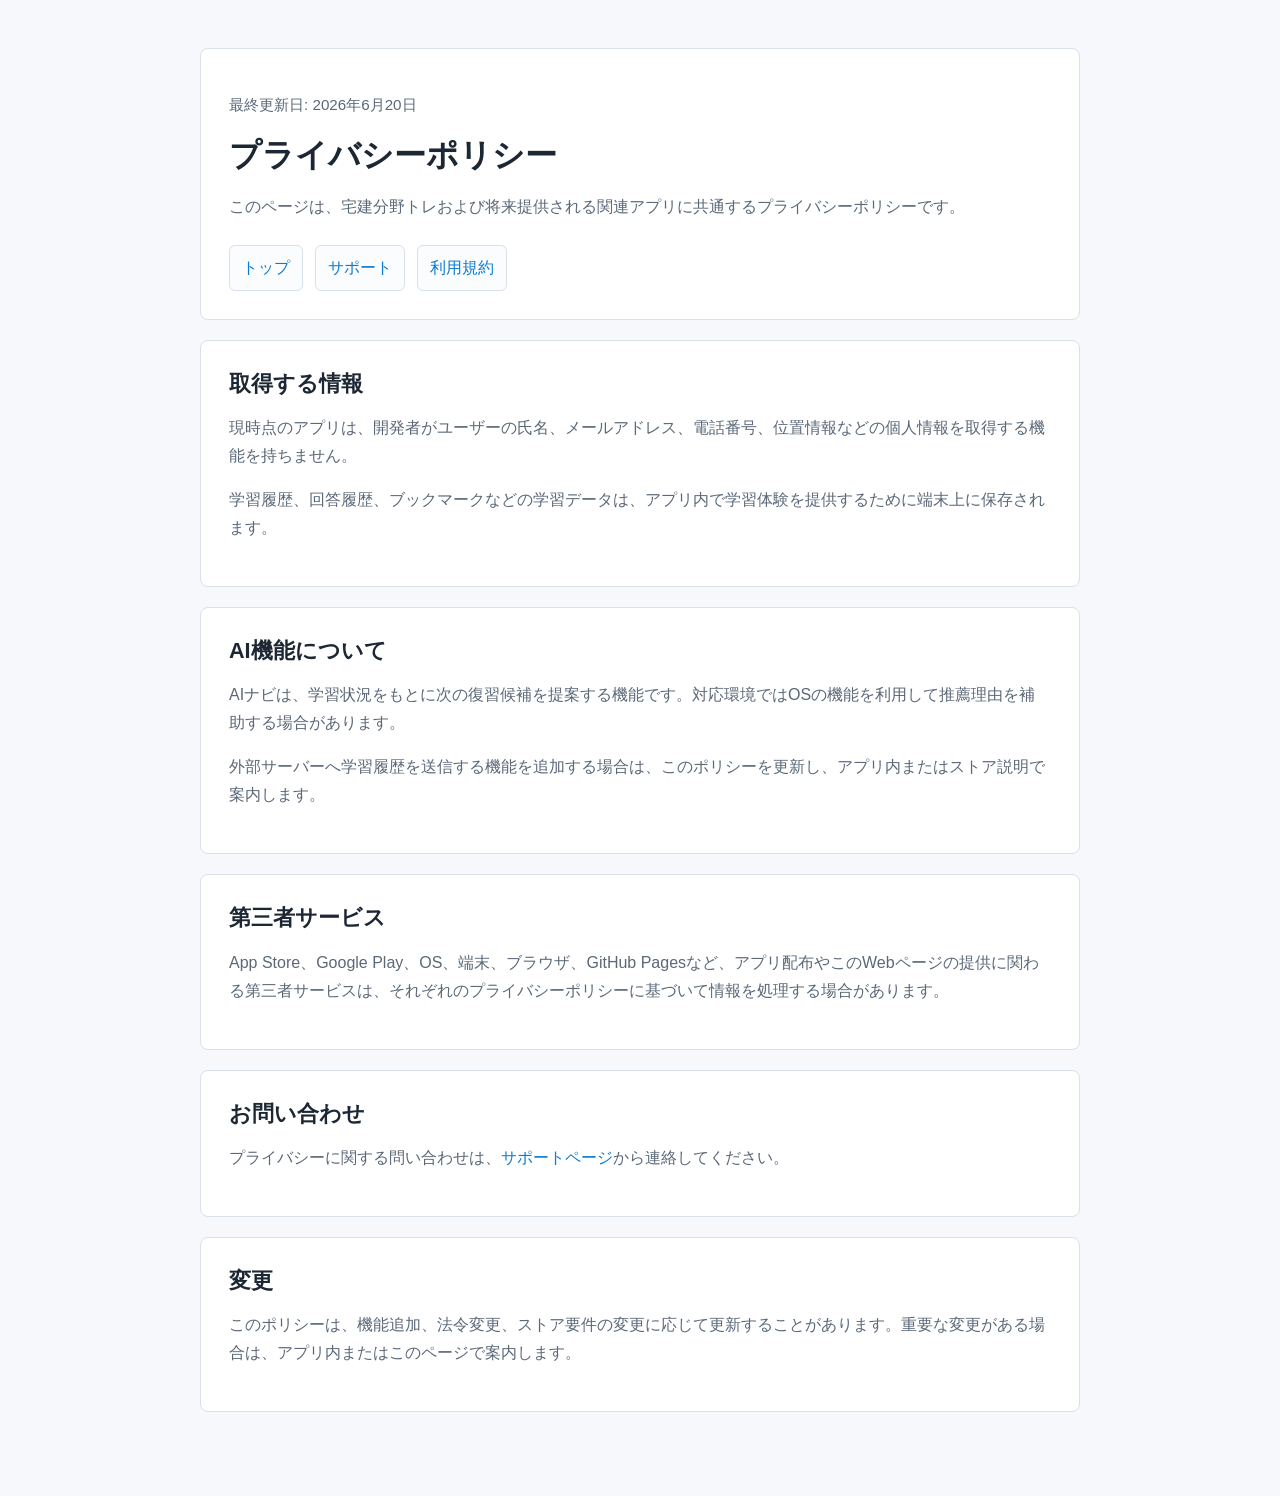
==== privacy.html @ a7dc0dcd "Add public Takken app support pages" ====
<!doctype html>
<html lang="ja">
<head>
  <meta charset="utf-8">
  <meta name="viewport" content="width=device-width, initial-scale=1">
  <title>プライバシーポリシー | 宅建分野トレ</title>
  <link rel="stylesheet" href="styles.css">
</head>
<body>
  <main>
    <header>
      <p class="meta">最終更新日: 2026年6月20日</p>
      <h1>プライバシーポリシー</h1>
      <p>このページは、宅建分野トレおよび将来提供される関連アプリに共通するプライバシーポリシーです。</p>
      <nav class="nav" aria-label="Pages">
        <a href="index.html">トップ</a>
        <a href="support.html">サポート</a>
        <a href="terms.html">利用規約</a>
      </nav>
    </header>

    <section>
      <h2>取得する情報</h2>
      <p>現時点のアプリは、開発者がユーザーの氏名、メールアドレス、電話番号、位置情報などの個人情報を取得する機能を持ちません。</p>
      <p>学習履歴、回答履歴、ブックマークなどの学習データは、アプリ内で学習体験を提供するために端末上に保存されます。</p>
    </section>

    <section>
      <h2>AI機能について</h2>
      <p>AIナビは、学習状況をもとに次の復習候補を提案する機能です。対応環境ではOSの機能を利用して推薦理由を補助する場合があります。</p>
      <p>外部サーバーへ学習履歴を送信する機能を追加する場合は、このポリシーを更新し、アプリ内またはストア説明で案内します。</p>
    </section>

    <section>
      <h2>第三者サービス</h2>
      <p>App Store、Google Play、OS、端末、ブラウザ、GitHub Pagesなど、アプリ配布やこのWebページの提供に関わる第三者サービスは、それぞれのプライバシーポリシーに基づいて情報を処理する場合があります。</p>
    </section>

    <section>
      <h2>お問い合わせ</h2>
      <p>プライバシーに関する問い合わせは、<a href="support.html">サポートページ</a>から連絡してください。</p>
    </section>

    <section>
      <h2>変更</h2>
      <p>このポリシーは、機能追加、法令変更、ストア要件の変更に応じて更新することがあります。重要な変更がある場合は、アプリ内またはこのページで案内します。</p>
    </section>
  </main>
</body>
</html>
---- styles.css ----
:root {
  color-scheme: light;
  --bg: #f7f8fb;
  --panel: #ffffff;
  --text: #1d2733;
  --muted: #5b6878;
  --line: #d9e0ea;
  --accent: #0b7bd3;
}

* {
  box-sizing: border-box;
}

body {
  margin: 0;
  background: var(--bg);
  color: var(--text);
  font-family: -apple-system, BlinkMacSystemFont, "Helvetica Neue", "Hiragino Sans", "Yu Gothic", sans-serif;
  line-height: 1.75;
}

main {
  width: min(880px, calc(100% - 32px));
  margin: 0 auto;
  padding: 48px 0 64px;
}

header,
section {
  background: var(--panel);
  border: 1px solid var(--line);
  border-radius: 8px;
  padding: 28px;
  margin: 0 0 20px;
}

h1,
h2 {
  line-height: 1.35;
  margin: 0 0 16px;
}

h1 {
  font-size: 2rem;
}

h2 {
  font-size: 1.35rem;
}

p,
li {
  color: var(--muted);
}

a {
  color: var(--accent);
  text-decoration: none;
}

a:hover {
  text-decoration: underline;
}

.nav {
  display: flex;
  flex-wrap: wrap;
  gap: 12px;
  margin-top: 24px;
}

.nav a {
  border: 1px solid var(--line);
  border-radius: 6px;
  padding: 8px 12px;
  background: #fbfcfe;
}

.meta {
  color: var(--muted);
  font-size: 0.95rem;
}

footer {
  color: var(--muted);
  font-size: 0.9rem;
  padding: 8px 0 0;
}
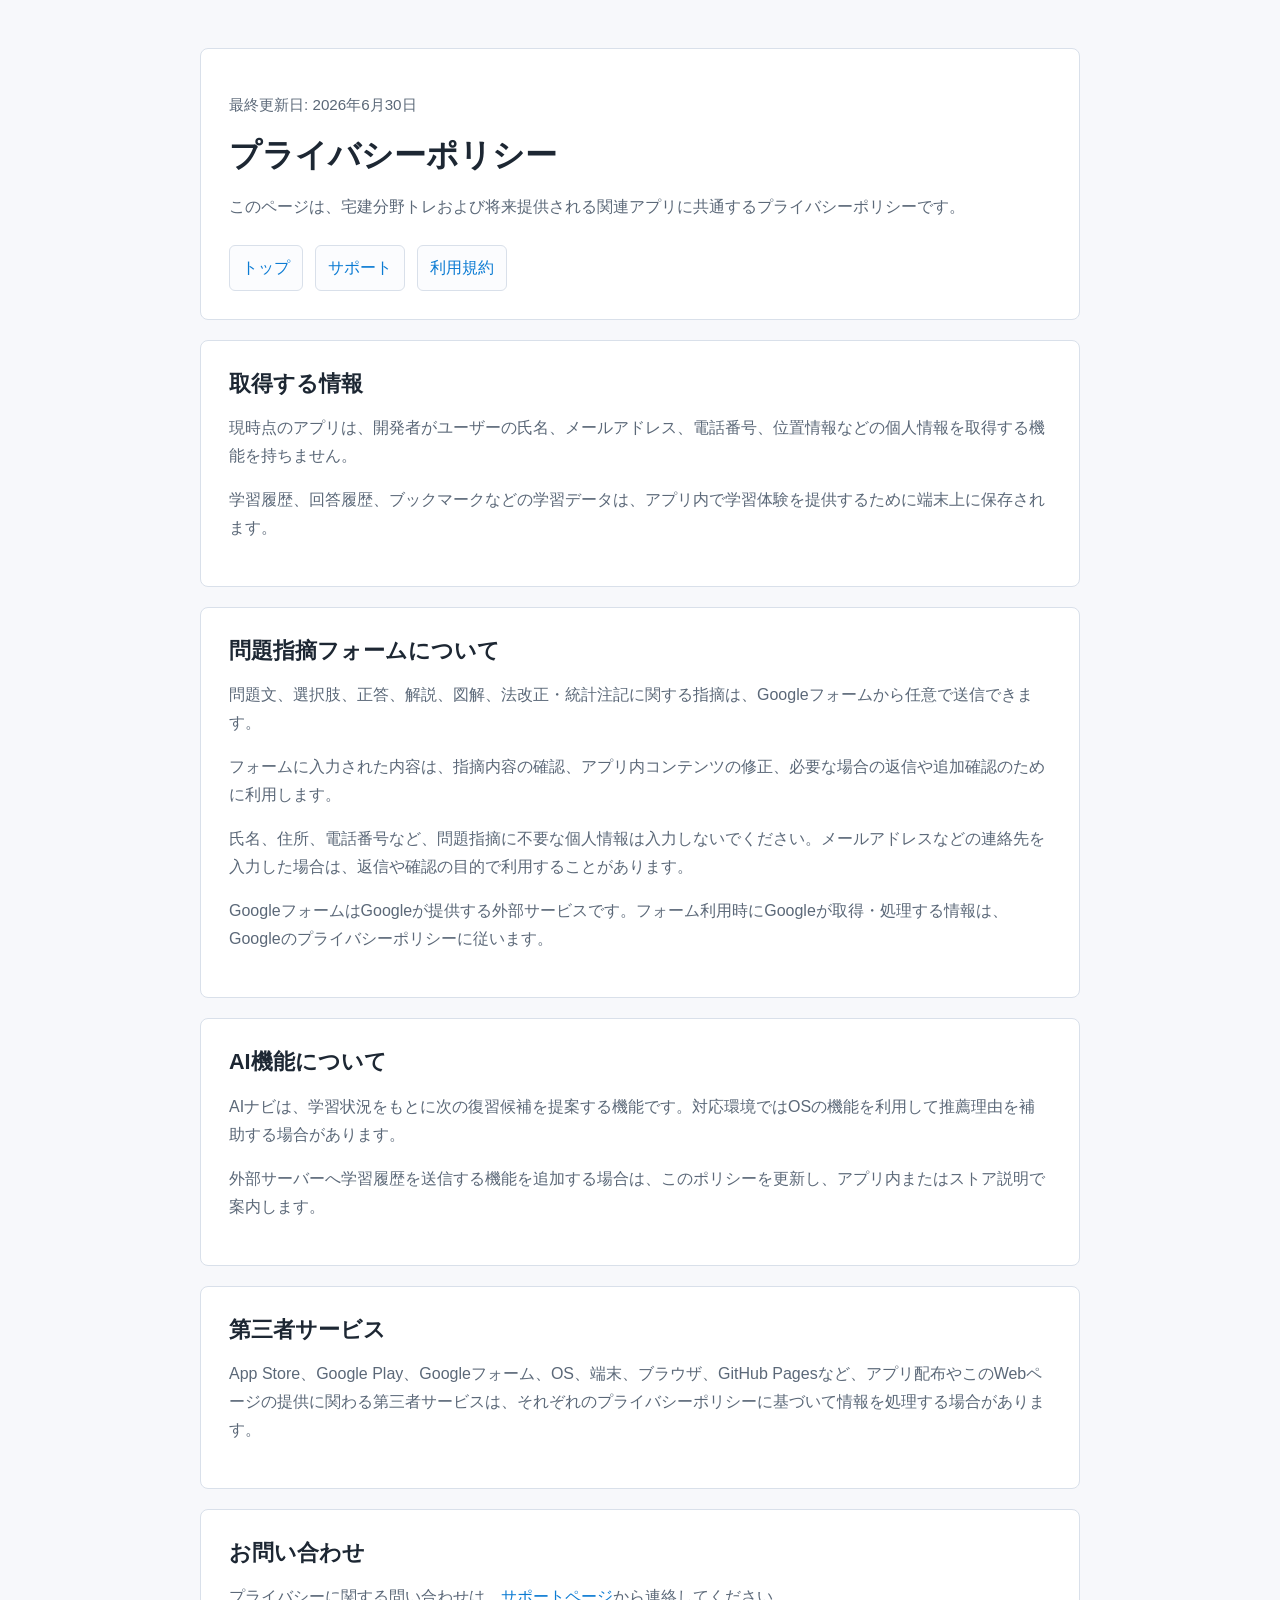
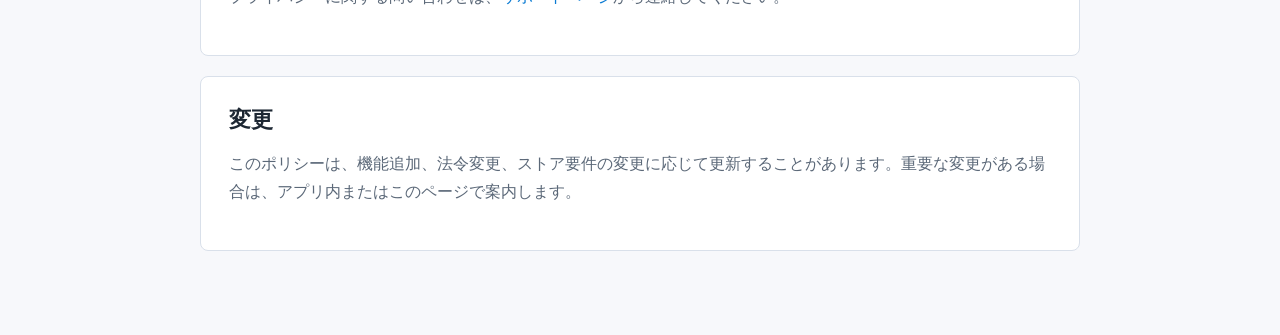
==== commit 9285472b: "Clarify privacy policy for report form" ====
--- a/privacy.html
+++ b/privacy.html
@@ -9,7 +9,7 @@
 <body>
   <main>
     <header>
-      <p class="meta">最終更新日: 2026年6月20日</p>
+      <p class="meta">最終更新日: 2026年6月30日</p>
       <h1>プライバシーポリシー</h1>
       <p>このページは、宅建分野トレおよび将来提供される関連アプリに共通するプライバシーポリシーです。</p>
       <nav class="nav" aria-label="Pages">
@@ -26,6 +26,14 @@
     </section>
 
     <section>
+      <h2>問題指摘フォームについて</h2>
+      <p>問題文、選択肢、正答、解説、図解、法改正・統計注記に関する指摘は、Googleフォームから任意で送信できます。</p>
+      <p>フォームに入力された内容は、指摘内容の確認、アプリ内コンテンツの修正、必要な場合の返信や追加確認のために利用します。</p>
+      <p>氏名、住所、電話番号など、問題指摘に不要な個人情報は入力しないでください。メールアドレスなどの連絡先を入力した場合は、返信や確認の目的で利用することがあります。</p>
+      <p>GoogleフォームはGoogleが提供する外部サービスです。フォーム利用時にGoogleが取得・処理する情報は、Googleのプライバシーポリシーに従います。</p>
+    </section>
+
+    <section>
       <h2>AI機能について</h2>
       <p>AIナビは、学習状況をもとに次の復習候補を提案する機能です。対応環境ではOSの機能を利用して推薦理由を補助する場合があります。</p>
       <p>外部サーバーへ学習履歴を送信する機能を追加する場合は、このポリシーを更新し、アプリ内またはストア説明で案内します。</p>
@@ -33,7 +41,7 @@
 
     <section>
       <h2>第三者サービス</h2>
-      <p>App Store、Google Play、OS、端末、ブラウザ、GitHub Pagesなど、アプリ配布やこのWebページの提供に関わる第三者サービスは、それぞれのプライバシーポリシーに基づいて情報を処理する場合があります。</p>
+      <p>App Store、Google Play、Googleフォーム、OS、端末、ブラウザ、GitHub Pagesなど、アプリ配布やこのWebページの提供に関わる第三者サービスは、それぞれのプライバシーポリシーに基づいて情報を処理する場合があります。</p>
     </section>
 
     <section>
@@ -48,4 +56,3 @@
   </main>
 </body>
 </html>
-
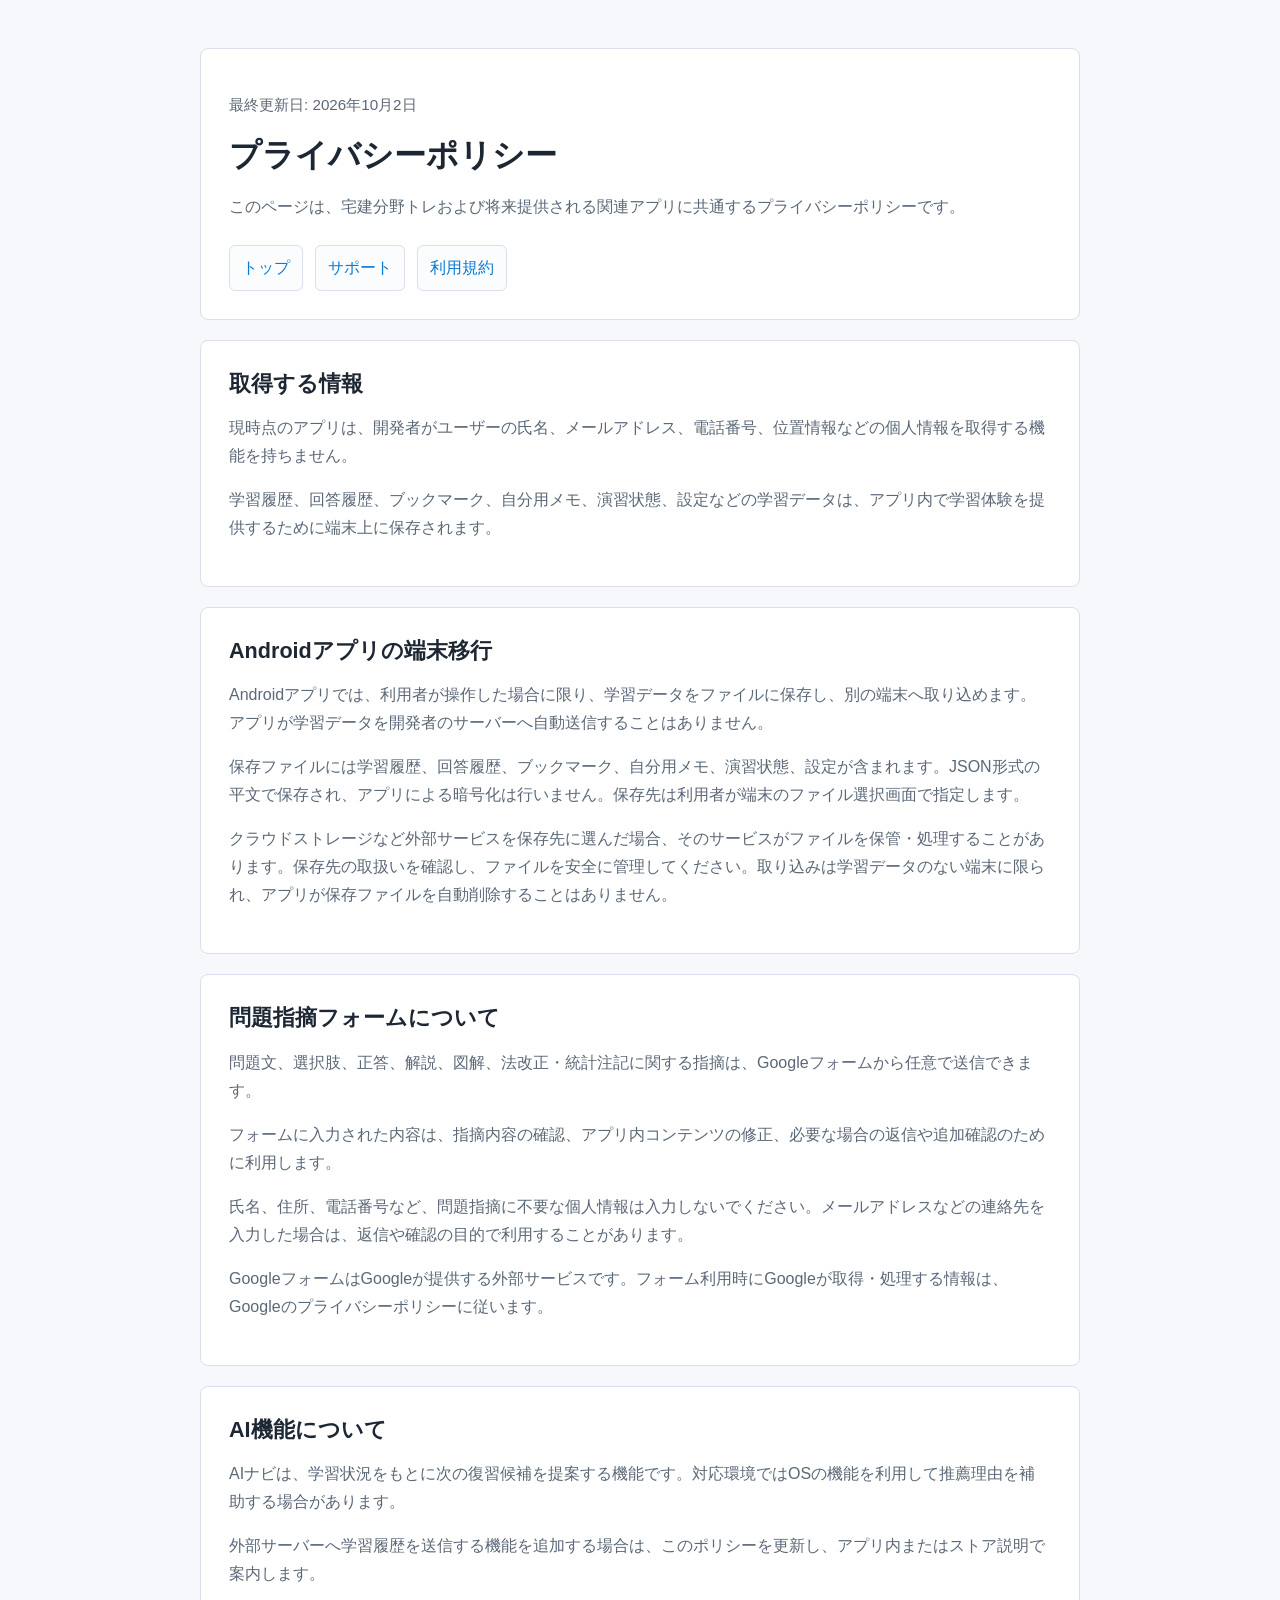
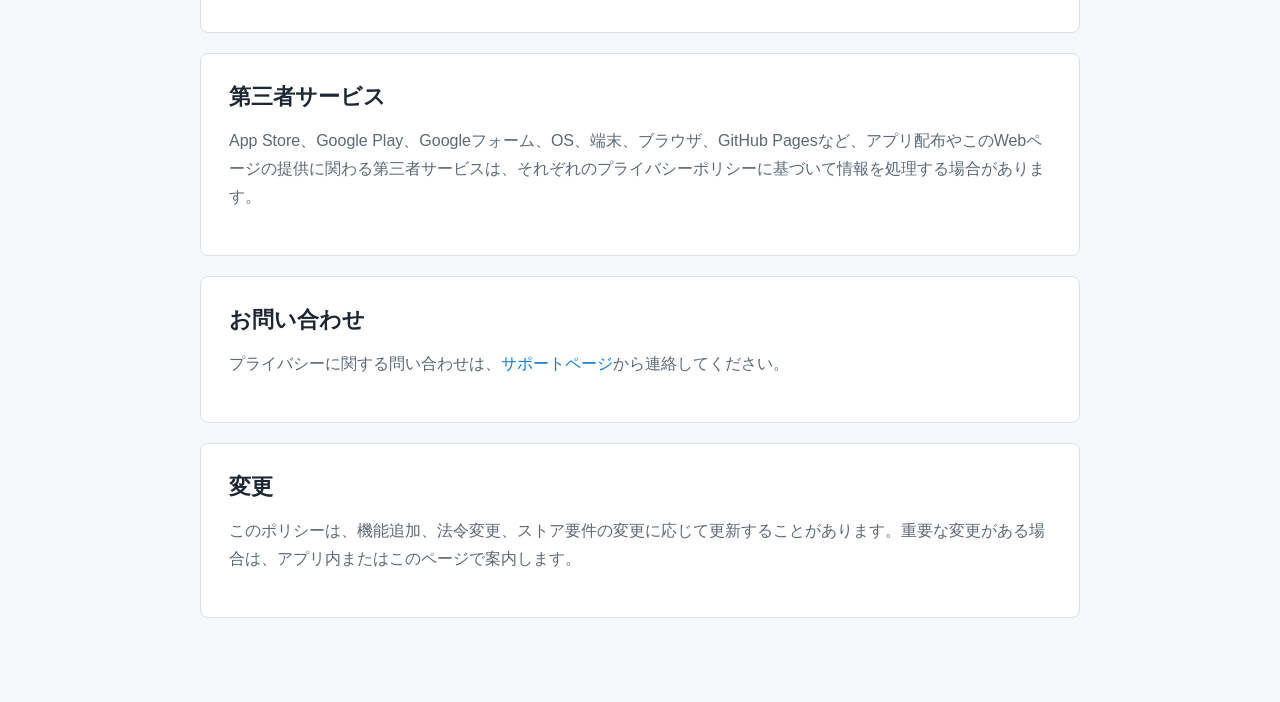
==== commit def47e02: "Explain Android learning data transfer in privacy policy" ====
--- a/privacy.html
+++ b/privacy.html
@@ -9,7 +9,7 @@
 <body>
   <main>
     <header>
-      <p class="meta">最終更新日: 2026年6月30日</p>
+      <p class="meta">最終更新日: 2026年10月2日</p>
       <h1>プライバシーポリシー</h1>
       <p>このページは、宅建分野トレおよび将来提供される関連アプリに共通するプライバシーポリシーです。</p>
       <nav class="nav" aria-label="Pages">
@@ -22,7 +22,14 @@
     <section>
       <h2>取得する情報</h2>
       <p>現時点のアプリは、開発者がユーザーの氏名、メールアドレス、電話番号、位置情報などの個人情報を取得する機能を持ちません。</p>
-      <p>学習履歴、回答履歴、ブックマークなどの学習データは、アプリ内で学習体験を提供するために端末上に保存されます。</p>
+      <p>学習履歴、回答履歴、ブックマーク、自分用メモ、演習状態、設定などの学習データは、アプリ内で学習体験を提供するために端末上に保存されます。</p>
+    </section>
+
+    <section>
+      <h2>Androidアプリの端末移行</h2>
+      <p>Androidアプリでは、利用者が操作した場合に限り、学習データをファイルに保存し、別の端末へ取り込めます。アプリが学習データを開発者のサーバーへ自動送信することはありません。</p>
+      <p>保存ファイルには学習履歴、回答履歴、ブックマーク、自分用メモ、演習状態、設定が含まれます。JSON形式の平文で保存され、アプリによる暗号化は行いません。保存先は利用者が端末のファイル選択画面で指定します。</p>
+      <p>クラウドストレージなど外部サービスを保存先に選んだ場合、そのサービスがファイルを保管・処理することがあります。保存先の取扱いを確認し、ファイルを安全に管理してください。取り込みは学習データのない端末に限られ、アプリが保存ファイルを自動削除することはありません。</p>
     </section>
 
     <section>
--- a/styles.css
+++ b/styles.css
@@ -18,6 +18,7 @@
   color: var(--text);
   font-family: -apple-system, BlinkMacSystemFont, "Helvetica Neue", "Hiragino Sans", "Yu Gothic", sans-serif;
   line-height: 1.75;
+  overflow-x: hidden;
 }
 
 main {
@@ -33,6 +34,12 @@
   border-radius: 8px;
   padding: 28px;
   margin: 0 0 20px;
+  max-width: 100%;
+  min-width: 0;
+}
+
+.hero {
+  padding-top: 34px;
 }
 
 h1,
@@ -52,6 +59,8 @@
 p,
 li {
   color: var(--muted);
+  min-width: 0;
+  overflow-wrap: anywhere;
 }
 
 a {
@@ -61,6 +70,39 @@
 
 a:hover {
   text-decoration: underline;
+}
+
+.cta-row {
+  display: flex;
+  flex-wrap: wrap;
+  gap: 12px;
+  margin-top: 24px;
+}
+
+.primary-link,
+.secondary-link {
+  border-radius: 6px;
+  display: inline-flex;
+  align-items: center;
+  min-height: 44px;
+  min-width: 0;
+  padding: 10px 16px;
+}
+
+.primary-link {
+  background: var(--accent);
+  color: #ffffff;
+  font-weight: 700;
+}
+
+.primary-link:hover {
+  text-decoration: none;
+  background: #096dbb;
+}
+
+.secondary-link {
+  border: 1px solid var(--line);
+  background: #fbfcfe;
 }
 
 .nav {
@@ -75,6 +117,36 @@
   border-radius: 6px;
   padding: 8px 12px;
   background: #fbfcfe;
+  max-width: 100%;
+}
+
+code {
+  background: #eef3f9;
+  border: 1px solid var(--line);
+  border-radius: 4px;
+  color: var(--text);
+  font-family: ui-monospace, SFMono-Regular, Menlo, Consolas, monospace;
+  font-size: 0.92em;
+  padding: 2px 5px;
+}
+
+.campaign-box {
+  border: 1px solid var(--line);
+  border-radius: 6px;
+  margin: 16px 0 0;
+  padding: 14px 16px;
+}
+
+.campaign-box dt {
+  color: var(--muted);
+  font-size: 0.9rem;
+}
+
+.campaign-box dd {
+  color: var(--text);
+  font-weight: 700;
+  margin: 2px 0 0;
+  overflow-wrap: anywhere;
 }
 
 .meta {
@@ -88,3 +160,33 @@
   padding: 8px 0 0;
 }
 
+@media (max-width: 520px) {
+  main {
+    width: 100%;
+    padding-left: 12px;
+    padding-right: 12px;
+    padding-top: 32px;
+  }
+
+  header,
+  section {
+    padding: 22px;
+  }
+
+  h1 {
+    font-size: 1.75rem;
+  }
+
+  .cta-row,
+  .nav {
+    flex-direction: column;
+  }
+
+  .primary-link,
+  .secondary-link,
+  .nav a {
+    justify-content: center;
+    text-align: center;
+    width: 100%;
+  }
+}
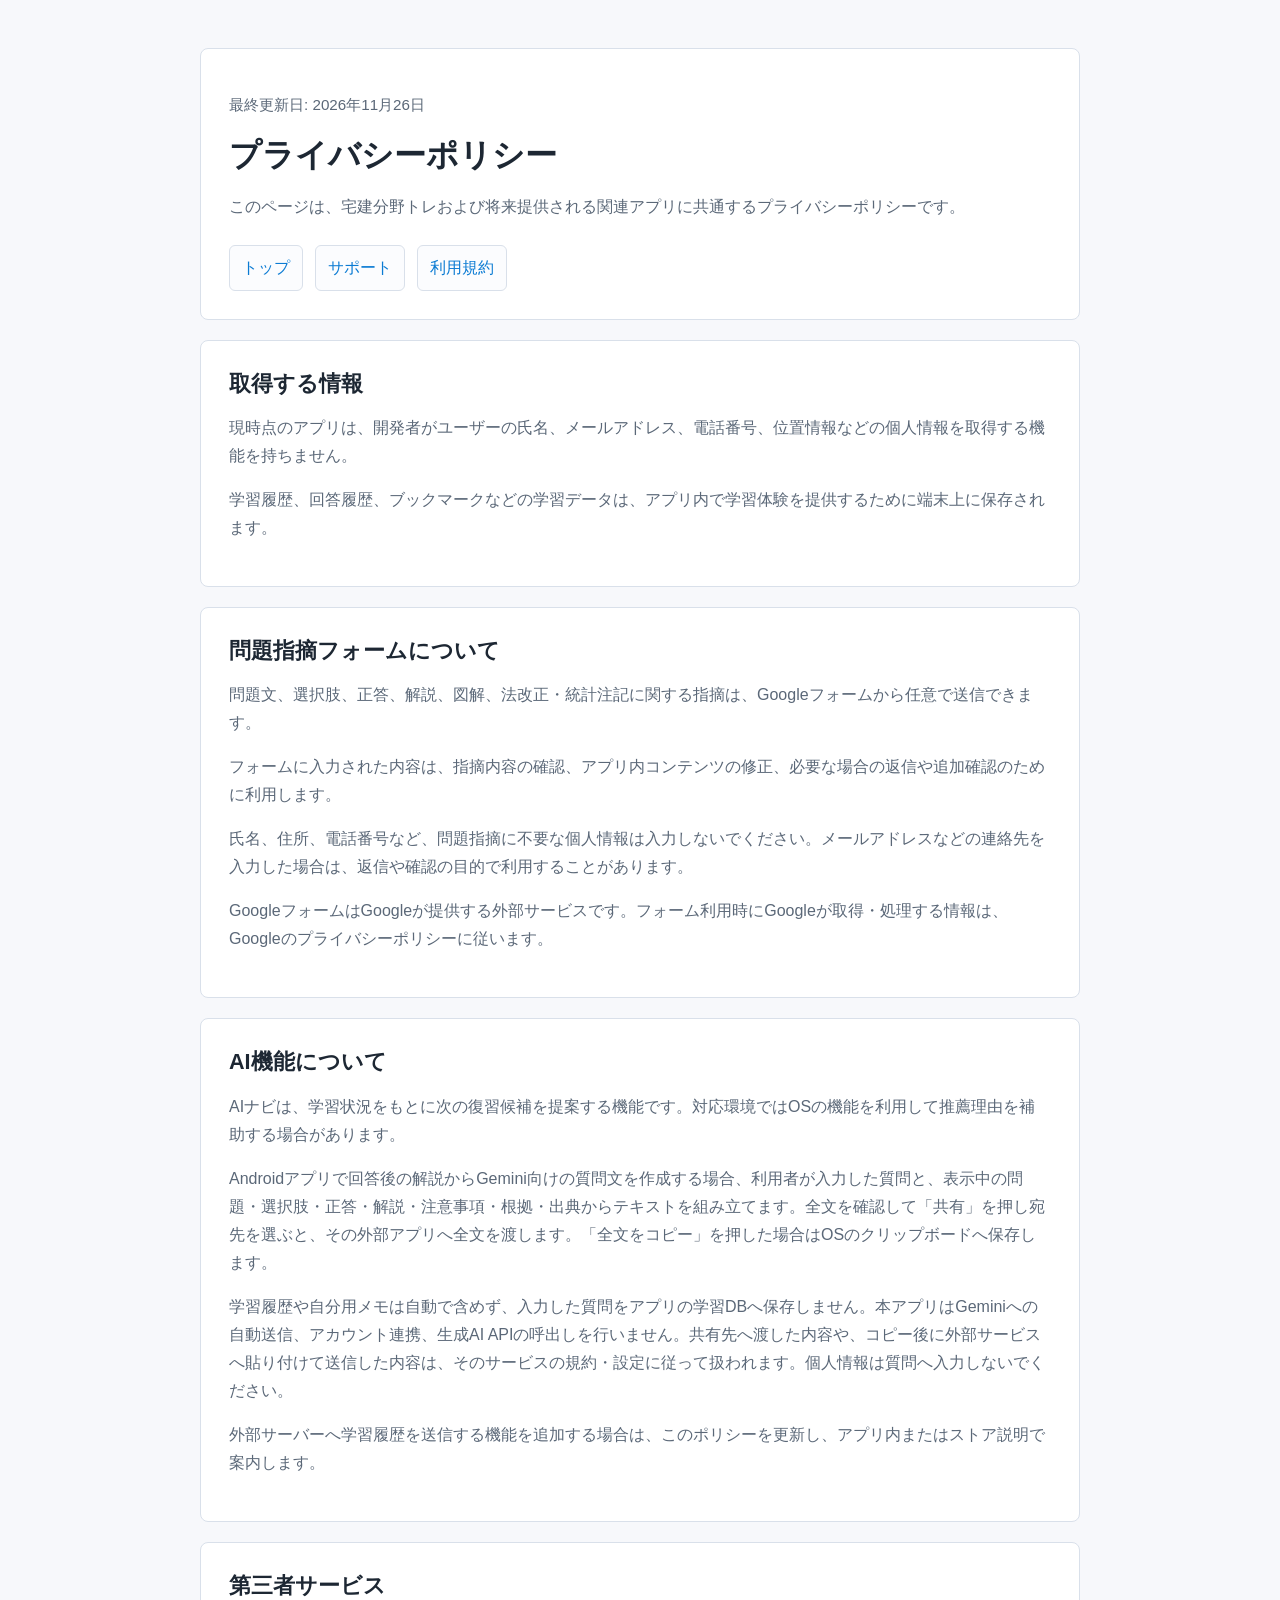
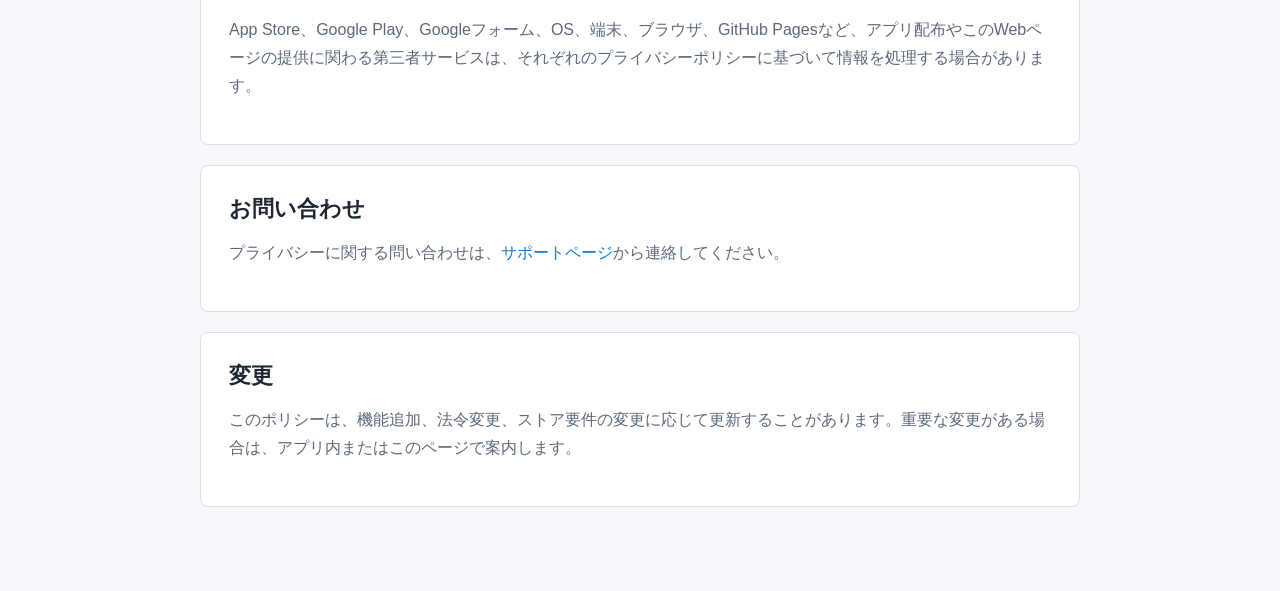
==== commit ea8ce70d: "AndroidのGemini質問共有・コピー機能の取扱いをプライバシーポリシーに明記する takken-android #168（PR #170）・#176（1.0.10 リリース準備）に合わせ、do" ====
--- a/privacy.html
+++ b/privacy.html
@@ -9,7 +9,7 @@
 <body>
   <main>
     <header>
-      <p class="meta">最終更新日: 2026年10月2日</p>
+      <p class="meta">最終更新日: 2026年11月26日</p>
       <h1>プライバシーポリシー</h1>
       <p>このページは、宅建分野トレおよび将来提供される関連アプリに共通するプライバシーポリシーです。</p>
       <nav class="nav" aria-label="Pages">
@@ -22,14 +22,7 @@
     <section>
       <h2>取得する情報</h2>
       <p>現時点のアプリは、開発者がユーザーの氏名、メールアドレス、電話番号、位置情報などの個人情報を取得する機能を持ちません。</p>
-      <p>学習履歴、回答履歴、ブックマーク、自分用メモ、演習状態、設定などの学習データは、アプリ内で学習体験を提供するために端末上に保存されます。</p>
-    </section>
-
-    <section>
-      <h2>Androidアプリの端末移行</h2>
-      <p>Androidアプリでは、利用者が操作した場合に限り、学習データをファイルに保存し、別の端末へ取り込めます。アプリが学習データを開発者のサーバーへ自動送信することはありません。</p>
-      <p>保存ファイルには学習履歴、回答履歴、ブックマーク、自分用メモ、演習状態、設定が含まれます。JSON形式の平文で保存され、アプリによる暗号化は行いません。保存先は利用者が端末のファイル選択画面で指定します。</p>
-      <p>クラウドストレージなど外部サービスを保存先に選んだ場合、そのサービスがファイルを保管・処理することがあります。保存先の取扱いを確認し、ファイルを安全に管理してください。取り込みは学習データのない端末に限られ、アプリが保存ファイルを自動削除することはありません。</p>
+      <p>学習履歴、回答履歴、ブックマークなどの学習データは、アプリ内で学習体験を提供するために端末上に保存されます。</p>
     </section>
 
     <section>
@@ -43,6 +36,8 @@
     <section>
       <h2>AI機能について</h2>
       <p>AIナビは、学習状況をもとに次の復習候補を提案する機能です。対応環境ではOSの機能を利用して推薦理由を補助する場合があります。</p>
+      <p>Androidアプリで回答後の解説からGemini向けの質問文を作成する場合、利用者が入力した質問と、表示中の問題・選択肢・正答・解説・注意事項・根拠・出典からテキストを組み立てます。全文を確認して「共有」を押し宛先を選ぶと、その外部アプリへ全文を渡します。「全文をコピー」を押した場合はOSのクリップボードへ保存します。</p>
+      <p>学習履歴や自分用メモは自動で含めず、入力した質問をアプリの学習DBへ保存しません。本アプリはGeminiへの自動送信、アカウント連携、生成AI APIの呼出しを行いません。共有先へ渡した内容や、コピー後に外部サービスへ貼り付けて送信した内容は、そのサービスの規約・設定に従って扱われます。個人情報は質問へ入力しないでください。</p>
       <p>外部サーバーへ学習履歴を送信する機能を追加する場合は、このポリシーを更新し、アプリ内またはストア説明で案内します。</p>
     </section>
 
